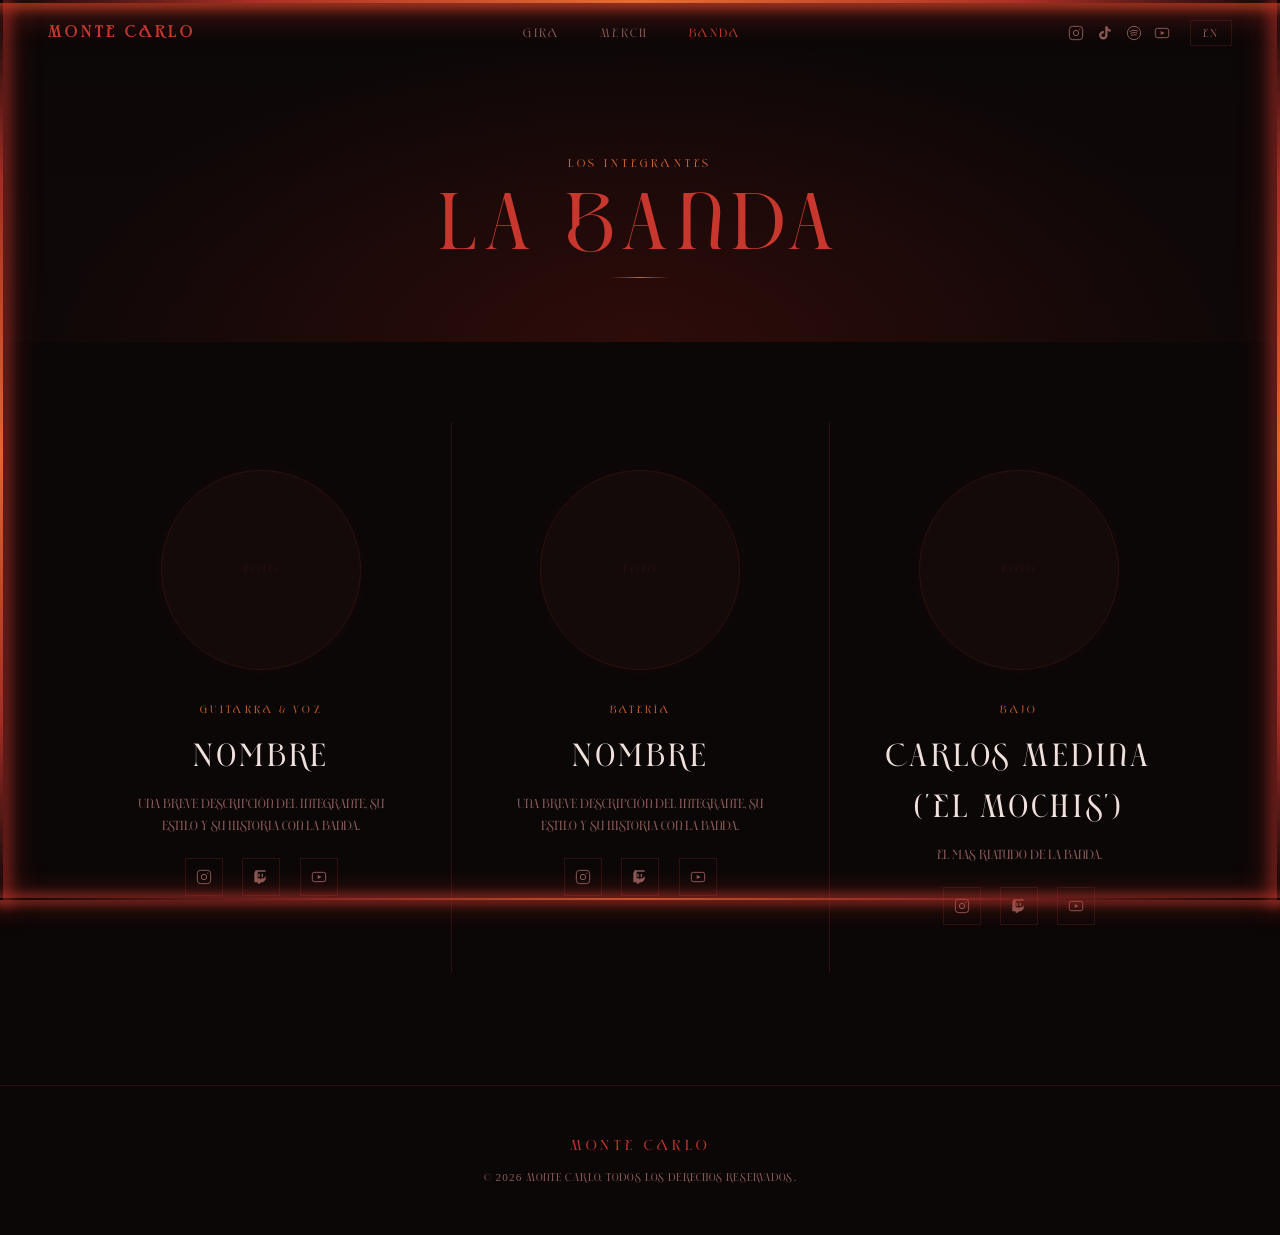
==== members.html @ 15e713d8 "feat: base page created" ====
<!DOCTYPE html>
<html lang="es">
<head>
  <meta charset="UTF-8" />
  <meta name="viewport" content="width=device-width, initial-scale=1.0" />
  <title>Monte Carlo — Banda</title>
  <link rel="stylesheet" href="styles.css" />
  <link rel="stylesheet" href="members.css" />
</head>
<body>

  <!-- Page edge glow -->
  <div class="edge-glow" aria-hidden="true">
    <span class="edge-glow__left"></span>
    <span class="edge-glow__right"></span>
  </div>

  <!-- NAV -->
  <nav class="nav scrolled" id="nav">
    <a href="index.html" class="nav__logo">MONTE CARLO</a>
    <ul class="nav__links">
      <li><a href="index.html#tour"  data-es="Gira"  data-en="Tour">Gira</a></li>
      <li><a href="index.html#merch" data-es="Merch" data-en="Merch">Merch</a></li>
      <li><a href="members.html" class="nav__link--active" data-es="Banda" data-en="Band">Banda</a></li>
    </ul>
    <div class="nav__right">
      <div class="nav__socials" id="navSocials"></div>
      <button class="lang-toggle" id="langToggle" aria-label="Switch language">EN</button>
    </div>
  </nav>

  <!-- PAGE HEADER -->
  <header class="members-header">
    <div class="members-header__inner">
      <p class="members-header__label reveal" data-es="LOS INTEGRANTES" data-en="THE MEMBERS">LOS INTEGRANTES</p>
      <h1 class="members-header__title reveal reveal--delay-1" data-es="La Banda" data-en="The Band">La Banda</h1>
      <div class="logo__line reveal reveal--delay-2"></div>
    </div>
  </header>

  <!-- MEMBERS -->
  <main class="members-grid" id="membersGrid"></main>

  <!-- FOOTER -->
  <footer class="footer">
    <p class="footer__logo">MONTE CARLO</p>
    <p class="footer__copy"
       data-es="&copy; 2026 Monte Carlo. Todos los derechos reservados."
       data-en="&copy; 2026 Monte Carlo. All rights reserved.">
      &copy; 2026 Monte Carlo. Todos los derechos reservados.
    </p>
  </footer>

  <script src="socials.js"></script>
  <script src="members.js"></script>
</body>
</html>
---- styles.css ----
/* ── Fonts ───────────────────────────────────────────────── */
@font-face {
  font-family: 'Fragor';
  src: url('resources/Fragor-DemoVersion-Regular.otf') format('opentype');
  font-weight: normal;
  font-style: normal;
  font-display: swap;
}

/* ── Variables ──────────────────────────────────────────── */
:root {
  --bg:       #0c0707;
  --surface:  #140a0a;
  --border:   #2e1010;
  --accent:   #c8372d;
  --accent2:  #d4612a;
  --text:     #f0e0dc;
  --muted:    #8a5a56;
  --radius:   4px;
  --font-sans: 'Fragor', 'Georgia', 'Times New Roman', serif;
}

/* ── Reset ──────────────────────────────────────────────── */
*, *::before, *::after { box-sizing: border-box; margin: 0; padding: 0; }
html { scroll-behavior: smooth; }
body {
  background: var(--bg);
  color: var(--text);
  font-family: var(--font-sans);
  line-height: 1.6;
  overflow-x: hidden;
}
a { color: inherit; text-decoration: none; }
ul { list-style: none; }

/* ── Page edge glow ─────────────────────────────────────── */
.edge-glow {
  pointer-events: none;
  position: fixed;
  inset: 0;
  z-index: 9999;
}
.edge-glow::before,
.edge-glow::after {
  content: '';
  position: absolute;
}
/* top edge */
.edge-glow::before {
  top: 0; left: 0; right: 0;
  height: 3px;
  background: linear-gradient(90deg,
    transparent       0%,
    rgba(200, 55, 45, 0.85) 20%,
    rgba(230, 110, 50, 1)   50%,
    rgba(200, 55, 45, 0.85) 80%,
    transparent       100%
  );
  box-shadow:
    0 0 12px 6px  rgba(220, 70, 40, 0.7),
    0 0 32px 10px rgba(200, 55, 45, 0.4);
  animation: edge-pulse 5s ease-in-out infinite;
}
/* bottom edge */
.edge-glow::after {
  bottom: 0; left: 0; right: 0;
  height: 2px;
  background: linear-gradient(90deg,
    transparent       0%,
    rgba(200, 55, 45, 0.65) 25%,
    rgba(220, 90, 40, 0.9)  50%,
    rgba(200, 55, 45, 0.65) 75%,
    transparent       100%
  );
  box-shadow:
    0 0 10px 5px  rgba(200, 55, 45, 0.5),
    0 0 24px 8px  rgba(200, 55, 45, 0.25);
}
/* left + right edges */
.edge-glow__left,
.edge-glow__right {
  position: absolute;
  top: 0; bottom: 0;
  width: 3px;
}
.edge-glow__left {
  left: 0;
  background: linear-gradient(180deg,
    transparent       0%,
    rgba(200, 55, 45, 0.8)  20%,
    rgba(230, 100, 45, 1)   50%,
    rgba(200, 55, 45, 0.8)  80%,
    transparent       100%
  );
  box-shadow:
    2px 0 14px 5px rgba(200, 55, 45, 0.55),
    2px 0 30px 8px rgba(200, 55, 45, 0.25);
  animation: edge-pulse 5s ease-in-out infinite;
  animation-delay: 0.5s;
}
.edge-glow__right {
  right: 0;
  background: linear-gradient(180deg,
    transparent       0%,
    rgba(200, 55, 45, 0.8)  20%,
    rgba(230, 100, 45, 1)   50%,
    rgba(200, 55, 45, 0.8)  80%,
    transparent       100%
  );
  box-shadow:
    -2px 0 14px 5px rgba(200, 55, 45, 0.55),
    -2px 0 30px 8px rgba(200, 55, 45, 0.25);
  animation: edge-pulse 5s ease-in-out infinite;
  animation-delay: 1s;
}
@keyframes edge-pulse {
  0%, 100% { opacity: 0.75; }
  50%       { opacity: 1; }
}

/* ── Reveal animation ───────────────────────────────────── */
.reveal {
  opacity: 0;
  transform: translateY(32px);
  transition: opacity 0.7s ease, transform 0.7s ease;
}
.reveal.reveal--delay-1 { transition-delay: 0.15s; }
.reveal.reveal--delay-2 { transition-delay: 0.30s; }
.reveal.reveal--delay-3 { transition-delay: 0.45s; }
.reveal.is-visible {
  opacity: 1;
  transform: translateY(0);
}

/* ── Button ─────────────────────────────────────────────── */
.btn {
  display: inline-block;
  padding: 0.75rem 2rem;
  border: 1px solid var(--accent);
  color: var(--accent);
  font-family: var(--font-sans);
  font-size: 0.8rem;
  letter-spacing: 0.18em;
  text-transform: uppercase;
  cursor: pointer;
  transition: background 0.25s, color 0.25s;
}
.btn:hover {
  background: var(--accent);
  color: var(--bg);
}
.btn--sm {
  padding: 0.45rem 1.2rem;
  font-size: 0.7rem;
}
.btn--ghost {
  border-color: var(--border);
  color: var(--muted);
}
.btn--ghost:hover {
  background: var(--border);
  color: var(--text);
}

/* ── Nav ────────────────────────────────────────────────── */
.nav {
  position: fixed;
  top: 0; left: 0; right: 0;
  z-index: 100;
  display: flex;
  align-items: center;
  justify-content: space-between;
  padding: 1.25rem 3rem;
  background: transparent;
  transition: background 0.4s, backdrop-filter 0.4s;
}
.nav.scrolled {
  background: rgba(12, 7, 7, 0.92);
  backdrop-filter: blur(8px);
  border-bottom: 1px solid var(--border);
}
.nav__logo {
  font-size: 1rem;
  letter-spacing: 0.25em;
  font-weight: 700;
  color: var(--accent);
  text-decoration: none;
}
.nav__links {
  display: flex;
  gap: 2.5rem;
}
.nav__links a {
  font-size: 0.75rem;
  letter-spacing: 0.2em;
  text-transform: uppercase;
  color: var(--muted);
  transition: color 0.2s;
}
.nav__links a:hover { color: var(--accent); }

.nav__right {
  display: flex;
  align-items: center;
  gap: 1.2rem;
}
.nav__socials {
  display: flex;
  align-items: center;
  gap: 0.8rem;
}
.nav__social {
  display: flex;
  align-items: center;
  justify-content: center;
  color: var(--muted);
  transition: color 0.2s, transform 0.2s;
}
.nav__social svg {
  width: 16px;
  height: 16px;
}
.nav__social:hover {
  color: var(--accent);
  transform: translateY(-2px);
}

.lang-toggle {
  background: transparent;
  border: 1px solid var(--border);
  color: var(--muted);
  font-family: var(--font-sans);
  font-size: 0.7rem;
  letter-spacing: 0.2em;
  padding: 0.35rem 0.75rem;
  cursor: pointer;
  transition: border-color 0.2s, color 0.2s;
}
.lang-toggle:hover {
  border-color: var(--accent);
  color: var(--accent);
}

/* ── Hero ───────────────────────────────────────────────── */
.hero {
  position: relative;
  min-height: 100vh;
  display: flex;
  align-items: center;
  justify-content: center;
  overflow: hidden;
}
.hero__bg {
  position: absolute;
  inset: 0;
  background:
    radial-gradient(ellipse at 50% 65%, rgba(180, 30, 20, 0.22) 0%, transparent 65%),
    radial-gradient(ellipse at 20% 80%, rgba(200, 55, 45, 0.10) 0%, transparent 50%),
    radial-gradient(ellipse at 80% 20%, rgba(212, 97, 42, 0.07) 0%, transparent 50%),
    linear-gradient(180deg, #0c0707 0%, #100808 100%);
  animation: pulse-bg 8s ease-in-out infinite;
}
@keyframes pulse-bg {
  0%, 100% { opacity: 1; }
  50%       { opacity: 0.7; }
}
.hero__content {
  position: relative;
  text-align: center;
  padding: 2rem;
  display: flex;
  flex-direction: column;
  align-items: center;
  gap: 1.8rem;
}
.logo {
  display: flex;
  flex-direction: column;
  align-items: center;
  gap: 0.5rem;
}
.logo__svg {
  width: min(580px, 90vw);
  height: auto;
  filter: drop-shadow(0 0 24px rgba(200, 55, 45, 0.4));
  animation: logo-glow 4s ease-in-out infinite;
}
@keyframes logo-glow {
  0%, 100% { filter: drop-shadow(0 0 20px rgba(200, 55, 45, 0.35)); }
  50%       { filter: drop-shadow(0 0 50px rgba(200, 55, 45, 0.7)); }
}
.logo__line {
  width: 60px;
  height: 1px;
  background: linear-gradient(90deg, transparent, var(--accent2), transparent);
  animation: line-expand 1.4s ease forwards;
  transform-origin: center;
  transform: scaleX(0);
}
@keyframes line-expand {
  to { transform: scaleX(1); }
}
.hero__tagline {
  font-size: 0.85rem;
  letter-spacing: 0.3em;
  text-transform: uppercase;
  color: var(--muted);
}
.hero__scroll-hint {
  position: absolute;
  bottom: 2.5rem;
  left: 50%;
  transform: translateX(-50%);
  color: var(--muted);
  font-size: 1.2rem;
  animation: bounce 2s ease-in-out infinite;
}
@keyframes bounce {
  0%, 100% { transform: translateX(-50%) translateY(0); }
  50%       { transform: translateX(-50%) translateY(8px); }
}

/* ── Section commons ────────────────────────────────────── */
.section {
  padding: 7rem 3rem;
  max-width: 1100px;
  margin: 0 auto;
}
.section__title {
  font-size: clamp(1.4rem, 3vw, 2rem);
  letter-spacing: 0.2em;
  text-transform: uppercase;
  color: var(--accent);
  margin-bottom: 3.5rem;
  position: relative;
  display: inline-block;
}
.section__title::after {
  content: '';
  display: block;
  width: 40px;
  height: 1px;
  background: var(--accent2);
  margin-top: 0.6rem;
}

/* ── Tour ───────────────────────────────────────────────── */
.tour__list {
  display: flex;
  flex-direction: column;
  gap: 0;
}
.tour__item {
  display: flex;
  align-items: center;
  gap: 2rem;
  padding: 1.5rem 0;
  border-bottom: 1px solid var(--border);
  transition: background 0.2s;
}
.tour__item:first-child { border-top: 1px solid var(--border); }
.tour__item:hover { background: rgba(200, 55, 45, 0.05); }
.tour__date {
  min-width: 60px;
  display: flex;
  flex-direction: column;
  align-items: center;
  line-height: 1;
}
.tour__month {
  font-size: 0.65rem;
  letter-spacing: 0.2em;
  color: var(--accent2);
  text-transform: uppercase;
}
.tour__day {
  font-size: 2rem;
  font-weight: 700;
  color: var(--text);
}
.tour__info { flex: 1; }
.tour__venue {
  font-size: 1rem;
  font-weight: 600;
}
.tour__city {
  font-size: 0.8rem;
  color: var(--muted);
  letter-spacing: 0.1em;
}

.tour__more-wrap {
  margin-top: 2.5rem;
  text-align: center;
  display: flex;
  justify-content: center;
  gap: 1rem;
  flex-wrap: wrap;
}

/* ── Merch ──────────────────────────────────────────────── */
.merch__grid {
  display: grid;
  grid-template-columns: repeat(auto-fill, minmax(220px, 1fr));
  gap: 2rem;
}
.merch__card {
  background: var(--surface);
  border: 1px solid var(--border);
  overflow: hidden;
  transition: transform 0.3s, border-color 0.3s;
}
.merch__card:hover {
  transform: translateY(-6px);
  border-color: var(--accent2);
}
.merch__img {
  aspect-ratio: 1;
  display: flex;
  align-items: center;
  justify-content: center;
  font-size: 0.65rem;
  letter-spacing: 0.3em;
  color: var(--muted);
}
.merch__img--tee    { background: #180b0b; }
.merch__img--hoodie { background: #150d0d; }
.merch__img--vinyl  { background: #120808; }
.merch__img--hat    { background: #170b0a; }
.merch__placeholder {
  border: 1px solid var(--border);
  padding: 0.4rem 0.8rem;
  text-transform: uppercase;
}
.merch__details {
  padding: 1.2rem;
  display: flex;
  flex-direction: column;
  gap: 0.5rem;
}
.merch__name {
  font-size: 0.9rem;
}
.merch__price {
  font-size: 0.8rem;
  color: var(--accent2);
  letter-spacing: 0.1em;
}


/* ── Footer ─────────────────────────────────────────────── */
.footer {
  border-top: 1px solid var(--border);
  padding: 3rem;
  text-align: center;
  display: flex;
  flex-direction: column;
  gap: 0.75rem;
}
.footer__logo {
  font-size: 0.9rem;
  letter-spacing: 0.3em;
  color: var(--accent);
}
.footer__copy {
  font-size: 0.7rem;
  color: var(--muted);
  letter-spacing: 0.1em;
}

/* ── Responsive ─────────────────────────────────────────── */
@media (max-width: 640px) {
  .nav { padding: 1rem 1.5rem; }
  .nav__links { gap: 1.5rem; }
  .section { padding: 5rem 1.5rem; }
  .tour__item { flex-wrap: wrap; gap: 1rem; }
  .merch__grid { grid-template-columns: repeat(2, 1fr); gap: 1rem; }
  .nav__socials { display: none; }
}
---- members.css ----
/* ── Members header ─────────────────────────────────────── */
.members-header {
  min-height: 38vh;
  display: flex;
  align-items: flex-end;
  justify-content: center;
  padding: 8rem 2rem 4rem;
  position: relative;
  text-align: center;
  background:
    radial-gradient(ellipse at 50% 100%, rgba(180, 30, 20, 0.18) 0%, transparent 65%),
    linear-gradient(180deg, #0c0707 0%, #100808 100%);
}
.members-header__inner {
  display: flex;
  flex-direction: column;
  align-items: center;
  gap: 0.75rem;
}
.members-header__label {
  font-size: 0.7rem;
  letter-spacing: 0.35em;
  color: var(--accent2);
  text-transform: uppercase;
}
.members-header__title {
  font-size: clamp(2.5rem, 7vw, 5rem);
  letter-spacing: 0.12em;
  color: var(--accent);
  font-weight: 400;
  line-height: 1;
}

/* ── Members grid ───────────────────────────────────────── */
.members-grid {
  display: grid;
  grid-template-columns: repeat(3, 1fr);
  gap: 0;
  max-width: 1200px;
  margin: 5rem auto 7rem;
  padding: 0 2rem;
}

/* Dividers between columns */
.member + .member {
  border-left: 1px solid var(--border);
}

/* ── Member card ────────────────────────────────────────── */
.member {
  display: flex;
  flex-direction: column;
  align-items: center;
  padding: 3rem 2.5rem;
  gap: 2rem;
  text-align: center;
}

/* Photo */
.member__photo-wrap {
  position: relative;
  width: 200px;
  height: 200px;
}
.member__photo {
  width: 100%;
  height: 100%;
  border-radius: 50%;
  background: var(--surface);
  border: 1px solid var(--border);
  display: flex;
  align-items: center;
  justify-content: center;
  overflow: hidden;
  position: relative;
  z-index: 1;
}
.member__photo img {
  width: 100%;
  height: 100%;
  object-fit: cover;
  border-radius: 50%;
}
.member__photo-placeholder {
  font-size: 0.6rem;
  letter-spacing: 0.3em;
  color: var(--border);
  text-transform: uppercase;
}
.member__photo-glow {
  position: absolute;
  inset: -12px;
  border-radius: 50%;
  background: radial-gradient(circle, rgba(200, 55, 45, 0.18) 0%, transparent 70%);
  animation: photo-pulse 5s ease-in-out infinite;
  z-index: 0;
}
@keyframes photo-pulse {
  0%, 100% { opacity: 0.6; transform: scale(1); }
  50%       { opacity: 1;   transform: scale(1.06); }
}

/* Info */
.member__info {
  display: flex;
  flex-direction: column;
  align-items: center;
  gap: 0.75rem;
}
.member__role {
  font-size: 0.65rem;
  letter-spacing: 0.3em;
  text-transform: uppercase;
  color: var(--accent2);
}
.member__name {
  font-size: clamp(1.4rem, 2.5vw, 2rem);
  letter-spacing: 0.12em;
  color: var(--text);
  font-weight: 400;
}
.member__bio {
  font-size: 0.82rem;
  color: var(--muted);
  line-height: 1.7;
  max-width: 280px;
}

/* Social icons */
.member__socials {
  display: flex;
  gap: 1.2rem;
  margin-top: 0.5rem;
}
.member__social-link {
  width: 38px;
  height: 38px;
  display: flex;
  align-items: center;
  justify-content: center;
  border: 1px solid var(--border);
  color: var(--muted);
  transition: border-color 0.2s, color 0.2s, transform 0.2s;
}
.member__social-link svg {
  width: 16px;
  height: 16px;
}
.member__social-link:hover {
  border-color: var(--accent);
  color: var(--accent);
  transform: translateY(-3px);
}

/* Active nav link */
.nav__link--active {
  color: var(--accent) !important;
}

/* ── Responsive ─────────────────────────────────────────── */
@media (max-width: 900px) {
  .members-grid {
    grid-template-columns: 1fr;
    gap: 0;
  }
  .member + .member {
    border-left: none;
    border-top: 1px solid var(--border);
  }
  .member__photo-wrap { width: 160px; height: 160px; }
}
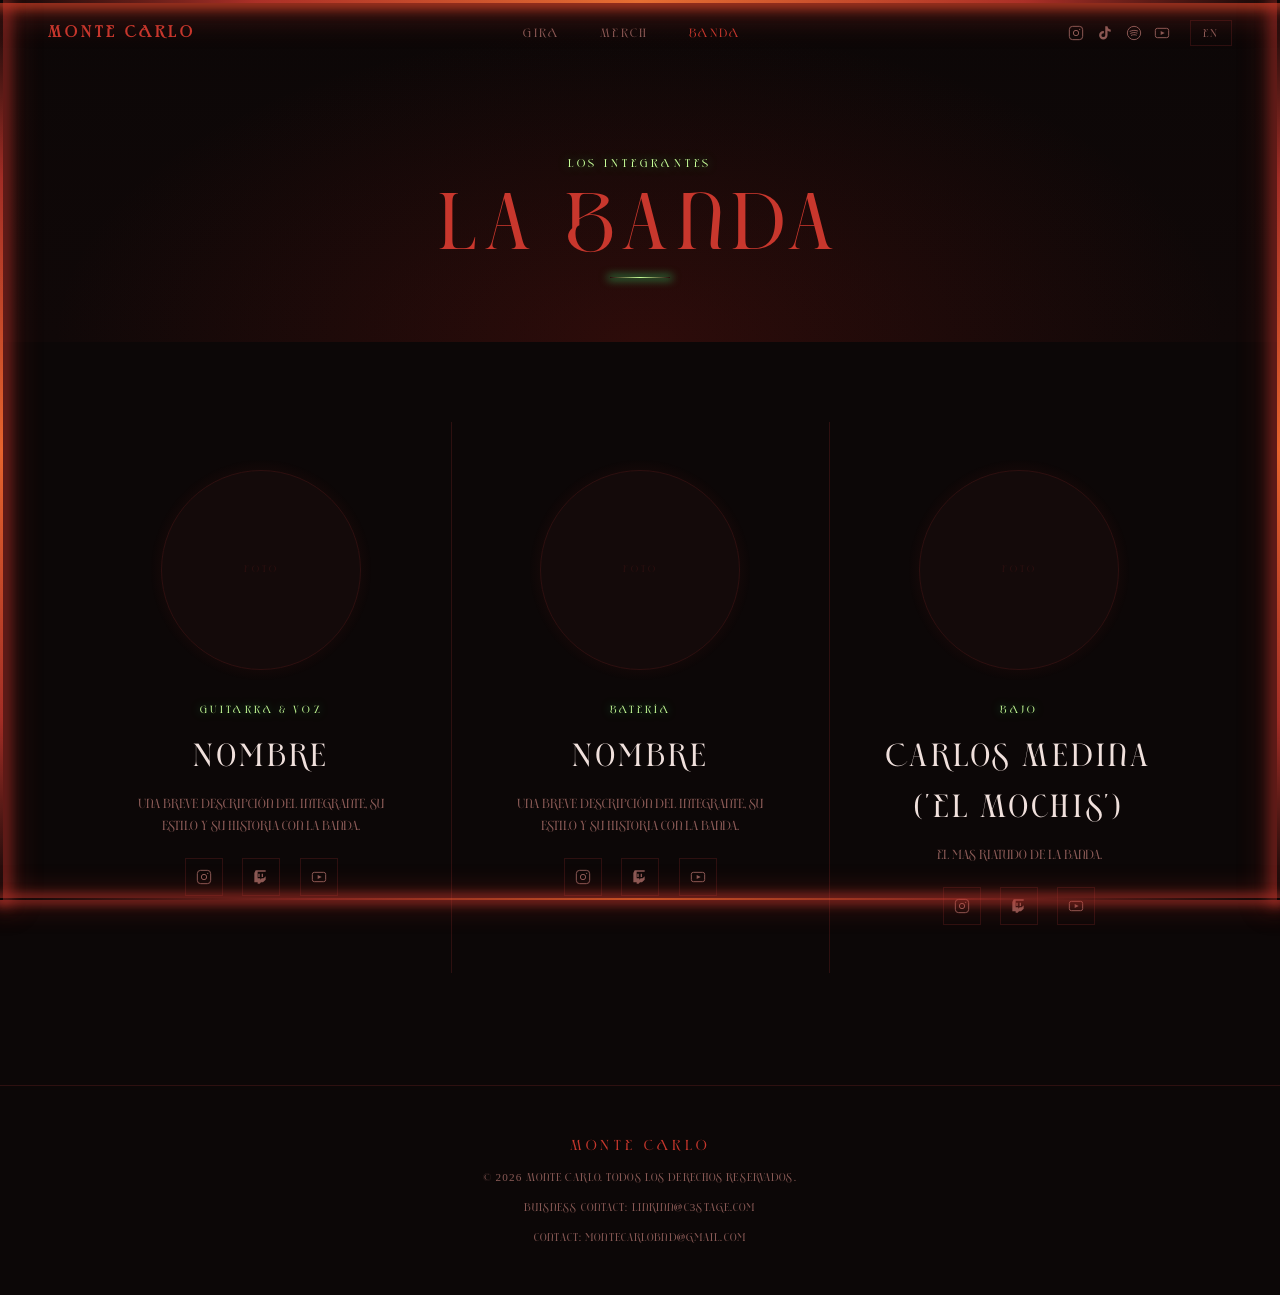
==== commit 457433da: "feat: added contact" ====
--- a/members.html
+++ b/members.html
@@ -17,10 +17,10 @@
 
   <!-- NAV -->
   <nav class="nav scrolled" id="nav">
-    <a href="index.html" class="nav__logo">MONTE CARLO</a>
+    <a href="/" class="nav__logo">MONTE CARLO</a>
     <ul class="nav__links">
-      <li><a href="index.html#tour"  data-es="Gira"  data-en="Tour">Gira</a></li>
-      <li><a href="index.html#merch" data-es="Merch" data-en="Merch">Merch</a></li>
+      <li><a href="/#tour"  data-es="Gira"  data-en="Tour">Gira</a></li>
+      <li><a href="/#merch" data-es="Merch" data-en="Merch">Merch</a></li>
       <li><a href="members.html" class="nav__link--active" data-es="Banda" data-en="Band">Banda</a></li>
     </ul>
     <div class="nav__right">
@@ -49,6 +49,8 @@
        data-en="&copy; 2026 Monte Carlo. All rights reserved.">
       &copy; 2026 Monte Carlo. Todos los derechos reservados.
     </p>
+    <p class="footer__copy">buisness contact: linkinn@c3stage.com</p>
+    <p class="footer__copy">contact: montecarlobnd@gmail.com</p>
   </footer>
 
   <script src="socials.js"></script>
--- a/styles.css
+++ b/styles.css
@@ -14,6 +14,7 @@
   --border:   #2e1010;
   --accent:   #c8372d;
   --accent2:  #d4612a;
+  --neon:     #c8ff98;
   --text:     #f0e0dc;
   --muted:    #8a5a56;
   --radius:   4px;
@@ -221,7 +222,8 @@
   height: 16px;
 }
 .nav__social:hover {
-  color: var(--accent);
+  color: var(--neon);
+  filter: drop-shadow(0 0 4px rgba(47, 255, 126, 0.6));
   transform: translateY(-2px);
 }
 
@@ -292,7 +294,8 @@
 .logo__line {
   width: 60px;
   height: 1px;
-  background: linear-gradient(90deg, transparent, var(--accent2), transparent);
+  background: linear-gradient(90deg, transparent, var(--neon), transparent);
+  box-shadow: 0 0 8px 2px rgba(47, 255, 126, 0.5);
   animation: line-expand 1.4s ease forwards;
   transform-origin: center;
   transform: scaleX(0);
@@ -311,8 +314,9 @@
   bottom: 2.5rem;
   left: 50%;
   transform: translateX(-50%);
-  color: var(--muted);
+  color: var(--neon);
   font-size: 1.2rem;
+  text-shadow: 0 0 10px rgba(47, 255, 126, 0.7);
   animation: bounce 2s ease-in-out infinite;
 }
 @keyframes bounce {
@@ -340,11 +344,41 @@
   display: block;
   width: 40px;
   height: 1px;
-  background: var(--accent2);
+  background: var(--neon);
+  box-shadow: 0 0 8px 2px rgba(47, 255, 126, 0.45);
   margin-top: 0.6rem;
 }
 
 /* ── Tour ───────────────────────────────────────────────── */
+.tour {
+  position: relative;
+  width: 100%;
+  background:
+    linear-gradient(180deg,
+      rgba(20,  5,  5, 0.0)   0%,
+      rgba(120, 15, 10, 0.30) 70%,
+      rgba(160, 20, 14, 0.55) 100%
+    ),
+    var(--bg);
+  padding: 7rem 0;
+}
+.tour::before {
+  content: '';
+  position: absolute;
+  bottom: 0; left: 0; right: 0;
+  height: 1px;
+  background: linear-gradient(90deg,
+    transparent 0%,
+    rgba(200, 55, 45, 0.6) 30%,
+    rgba(200, 55, 45, 0.6) 70%,
+    transparent 100%
+  );
+}
+.tour__inner {
+  max-width: 1100px;
+  margin: 0 auto;
+  padding: 0 3rem;
+}
 .tour__list {
   display: flex;
   flex-direction: column;
@@ -370,7 +404,8 @@
 .tour__month {
   font-size: 0.65rem;
   letter-spacing: 0.2em;
-  color: var(--accent2);
+  color: var(--neon);
+  text-shadow: 0 0 6px rgba(47, 255, 126, 0.6);
   text-transform: uppercase;
 }
 .tour__day {
@@ -399,6 +434,35 @@
 }
 
 /* ── Merch ──────────────────────────────────────────────── */
+.merch {
+  position: relative;
+  width: 100%;
+  background:
+    linear-gradient(180deg,
+      rgba(160, 20, 14, 0.55)  0%,
+      rgba(120, 15, 10, 0.30) 30%,
+      rgba(20,  5,  5, 0.0)  100%
+    ),
+    var(--bg);
+  padding: 7rem 0;
+}
+.merch::before {
+  content: '';
+  position: absolute;
+  top: 0; left: 0; right: 0;
+  height: 1px;
+  background: linear-gradient(90deg,
+    transparent 0%,
+    rgba(200, 55, 45, 0.6) 30%,
+    rgba(200, 55, 45, 0.6) 70%,
+    transparent 100%
+  );
+}
+.merch__inner {
+  max-width: 1100px;
+  margin: 0 auto;
+  padding: 0 3rem;
+}
 .merch__grid {
   display: grid;
   grid-template-columns: repeat(auto-fill, minmax(220px, 1fr));
@@ -412,7 +476,8 @@
 }
 .merch__card:hover {
   transform: translateY(-6px);
-  border-color: var(--accent2);
+  border-color: var(--neon);
+  box-shadow: 0 0 18px rgba(47, 255, 126, 0.12);
 }
 .merch__img {
   aspect-ratio: 1;
@@ -443,8 +508,9 @@
 }
 .merch__price {
   font-size: 0.8rem;
-  color: var(--accent2);
+  color: var(--neon);
   letter-spacing: 0.1em;
+  text-shadow: 0 0 6px rgba(47, 255, 126, 0.4);
 }
 
 
@@ -473,6 +539,10 @@
   .nav { padding: 1rem 1.5rem; }
   .nav__links { gap: 1.5rem; }
   .section { padding: 5rem 1.5rem; }
+  .tour  { padding: 5rem 0; }
+  .merch { padding: 5rem 0; }
+  .tour__inner  { padding: 0 1.5rem; }
+  .merch__inner { padding: 0 1.5rem; }
   .tour__item { flex-wrap: wrap; gap: 1rem; }
   .merch__grid { grid-template-columns: repeat(2, 1fr); gap: 1rem; }
   .nav__socials { display: none; }
--- a/members.css
+++ b/members.css
@@ -20,7 +20,8 @@
 .members-header__label {
   font-size: 0.7rem;
   letter-spacing: 0.35em;
-  color: var(--accent2);
+  color: var(--neon);
+  text-shadow: 0 0 10px rgba(47, 255, 126, 0.5);
   text-transform: uppercase;
 }
 .members-header__title {
@@ -91,13 +92,17 @@
   position: absolute;
   inset: -12px;
   border-radius: 50%;
-  background: radial-gradient(circle, rgba(200, 55, 45, 0.18) 0%, transparent 70%);
+  background: radial-gradient(circle,
+    rgba(47, 255, 126, 0.12) 0%,
+    rgba(200, 55, 45, 0.10) 50%,
+    transparent 70%
+  );
   animation: photo-pulse 5s ease-in-out infinite;
   z-index: 0;
 }
 @keyframes photo-pulse {
-  0%, 100% { opacity: 0.6; transform: scale(1); }
-  50%       { opacity: 1;   transform: scale(1.06); }
+  0%, 100% { opacity: 0.55; transform: scale(1); }
+  50%       { opacity: 1;    transform: scale(1.07); }
 }
 
 /* Info */
@@ -111,7 +116,8 @@
   font-size: 0.65rem;
   letter-spacing: 0.3em;
   text-transform: uppercase;
-  color: var(--accent2);
+  color: var(--neon);
+  text-shadow: 0 0 8px rgba(47, 255, 126, 0.5);
 }
 .member__name {
   font-size: clamp(1.4rem, 2.5vw, 2rem);
@@ -147,8 +153,9 @@
   height: 16px;
 }
 .member__social-link:hover {
-  border-color: var(--accent);
-  color: var(--accent);
+  border-color: var(--neon);
+  color: var(--neon);
+  box-shadow: 0 0 12px rgba(47, 255, 126, 0.3);
   transform: translateY(-3px);
 }
 
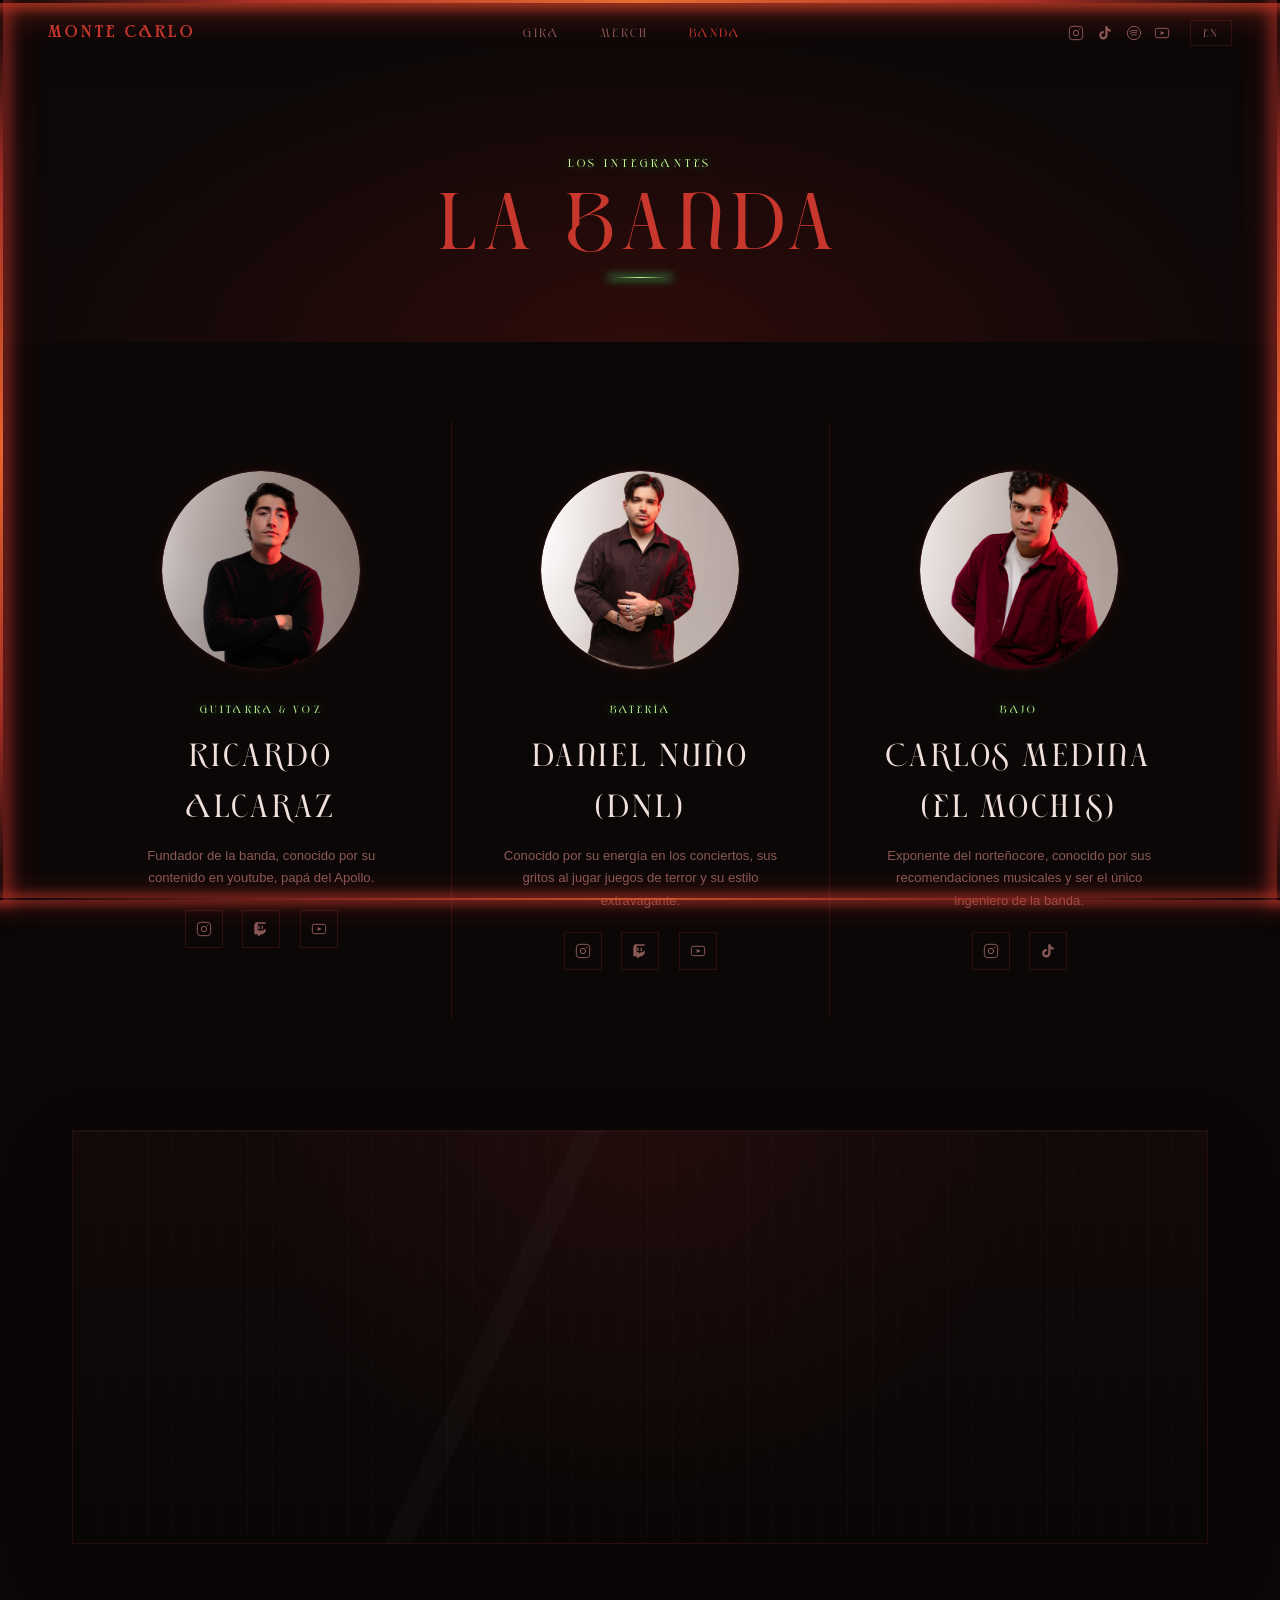
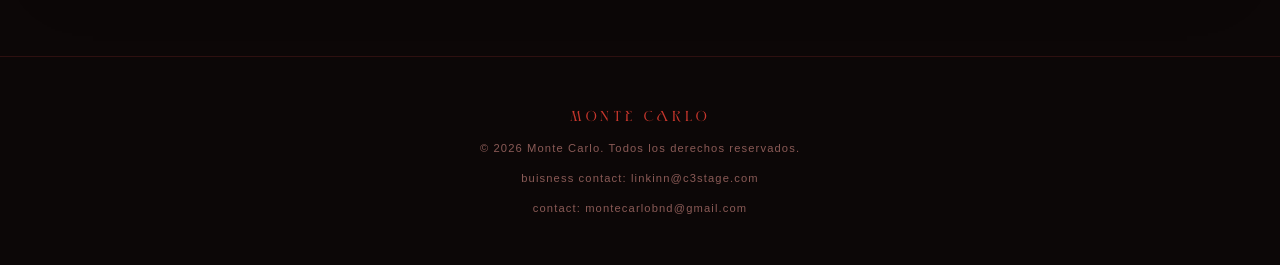
==== commit 7c92c0c6: "feat: updated band photos" ====
--- a/members.html
+++ b/members.html
@@ -41,6 +41,19 @@
   <!-- MEMBERS -->
   <main class="members-grid" id="membersGrid"></main>
 
+  <!-- PHOTO GALLERY -->
+  <section class="member-gallery" id="memberGallery">
+    <div class="member-gallery__grid" id="memberGalleryGrid"></div>
+  </section>
+
+  <div class="photo-modal" id="photoModal" aria-hidden="true">
+    <button class="photo-modal__backdrop" type="button" aria-label="Cerrar imagen"></button>
+    <div class="photo-modal__dialog" role="document" aria-label="Vista ampliada de foto">
+      <button class="photo-modal__close" type="button" aria-label="Cerrar imagen">×</button>
+      <img id="photoModalImage" alt="" />
+    </div>
+  </div>
+
   <!-- FOOTER -->
   <footer class="footer">
     <p class="footer__logo">MONTE CARLO</p>
--- a/styles.css
+++ b/styles.css
@@ -163,6 +163,15 @@
   color: var(--text);
 }
 
+.btn--disabled,
+.btn--disabled:hover {
+  border-color: var(--border);
+  color: var(--muted);
+  background: transparent;
+  cursor: not-allowed;
+  pointer-events: none;
+}
+
 /* ── Nav ────────────────────────────────────────────────── */
 .nav {
   position: fixed;
@@ -251,6 +260,40 @@
   align-items: center;
   justify-content: center;
   overflow: hidden;
+}
+.hero::before {
+  content: '';
+  position: absolute;
+  left: 0;
+  right: 0;
+  bottom: -2px;
+  height: 4px;
+  pointer-events: none;
+  background: linear-gradient(90deg,
+    transparent 0%,
+    rgba(200, 55, 45, 0.65) 25%,
+    rgba(220, 90, 40, 0.9) 50%,
+    rgba(200, 55, 45, 0.65) 75%,
+    transparent 100%
+  );
+  box-shadow: 0 0 18px rgba(220,100,45,0.45), 0 1px 0 rgba(255,255,255,0.03) inset;
+  z-index: 3;
+}
+.hero::after {
+  content: '';
+  position: absolute;
+  left: 0;
+  right: 0;
+  bottom: 0;
+  height: 180px;
+  pointer-events: none;
+  z-index: 2;
+  background: linear-gradient(
+    180deg,
+    rgba(12, 7, 7, 0) 0%,
+    rgba(16, 8, 8, 0.72) 58%,
+    rgba(16, 8, 8, 1) 100%
+  );
 }
 .hero__bg {
   position: absolute;
@@ -281,11 +324,25 @@
   align-items: center;
   gap: 0.5rem;
 }
+.logo { transform: translateX(-2%); }
 .logo__svg {
-  width: min(580px, 90vw);
+  width: min(980px, 98vw);
   height: auto;
   filter: drop-shadow(0 0 24px rgba(200, 55, 45, 0.4));
   animation: logo-glow 4s ease-in-out infinite;
+}
+/* Desktop logo sizing & centering */
+.logo__svg .logo__text--top,
+.logo__svg .logo__text--bottom {
+  font-size: 108px;
+  text-anchor: middle;
+  line-height: 0.95;
+  transform-box: fill-box;
+  transform-origin: 50% 50%;
+}
+/* Add a small vertical offset to increase inter-line spacing */
+.logo__svg .logo__text--bottom {
+  transform: translateY(8px);
 }
 @keyframes logo-glow {
   0%, 100% { filter: drop-shadow(0 0 20px rgba(200, 55, 45, 0.35)); }
@@ -309,6 +366,32 @@
   text-transform: uppercase;
   color: var(--muted);
 }
+
+/* Per-letter logo hover glow */
+.logo__svg text { pointer-events: visiblePainted; }
+.logo__svg .logo__char {
+  transition: fill 0.18s ease, filter 0.22s ease, transform 0.18s ease;
+  cursor: default;
+  pointer-events: all;
+  fill: var(--accent);
+  transform-box: fill-box;
+  transform-origin: 50% 50%;
+  will-change: transform, filter, fill;
+}
+.logo__svg .logo__char:hover {
+  fill: var(--neon);
+  filter:
+    drop-shadow(0 0 18px rgba(47,255,126,0.95))
+    drop-shadow(0 0 42px rgba(47,255,126,0.55))
+    drop-shadow(0 0 70px rgba(47,255,126,0.25));
+  transform: translateY(-6px) scale(1.04);
+}
+.logo__svg .logo__char:active { transform: translateY(-3px) scale(1.02); }
+
+.logo__text--top,
+.logo__text--bottom {
+  dominant-baseline: middle;
+}
 .hero__scroll-hint {
   position: absolute;
   bottom: 2.5rem;
@@ -349,14 +432,24 @@
   margin-top: 0.6rem;
 }
 
+.section__status {
+  font-size: 0.68rem;
+  letter-spacing: 0.28em;
+  color: var(--neon);
+  text-transform: uppercase;
+  margin-bottom: 0.85rem;
+  text-shadow: 0 0 8px rgba(47, 255, 126, 0.35);
+}
+
 /* ── Tour ───────────────────────────────────────────────── */
 .tour {
   position: relative;
   width: 100%;
   background:
     linear-gradient(180deg,
-      rgba(20,  5,  5, 0.0)   0%,
-      rgba(120, 15, 10, 0.30) 70%,
+      rgba(16,  8,  8, 1)    0%,
+      rgba(55, 11,  9, 0.72) 34%,
+      rgba(120, 15, 10, 0.35) 72%,
       rgba(160, 20, 14, 0.55) 100%
     ),
     var(--bg);
@@ -422,6 +515,21 @@
   font-size: 0.8rem;
   color: var(--muted);
   letter-spacing: 0.1em;
+}
+
+.tour__action {
+  display: flex;
+  flex-direction: column;
+  align-items: flex-end;
+  gap: 0.45rem;
+}
+
+.tour__status {
+  font-size: 0.62rem;
+  letter-spacing: 0.25em;
+  text-transform: uppercase;
+  color: var(--neon);
+  text-shadow: 0 0 8px rgba(47, 255, 126, 0.3);
 }
 
 .tour__more-wrap {
@@ -529,6 +637,7 @@
   color: var(--accent);
 }
 .footer__copy {
+  font-family: Arial, Helvetica, sans-serif;
   font-size: 0.7rem;
   color: var(--muted);
   letter-spacing: 0.1em;
@@ -544,6 +653,20 @@
   .tour__inner  { padding: 0 1.5rem; }
   .merch__inner { padding: 0 1.5rem; }
   .tour__item { flex-wrap: wrap; gap: 1rem; }
+  .tour__action { align-items: flex-start; }
   .merch__grid { grid-template-columns: repeat(2, 1fr); gap: 1rem; }
   .nav__socials { display: none; }
-}
+  .logo__svg {
+    width: min(500px, 96vw);
+  }
+  .logo__svg .logo__text--top,
+  .logo__svg .logo__text--bottom {
+    font-size: 96px !important;
+    letter-spacing: 0.5px;
+  }
+  .hero .btn {
+    padding: 0.6rem 1.2rem;
+    font-size: 0.66rem;
+    letter-spacing: 0.16em;
+  }
+}
--- a/members.css
+++ b/members.css
@@ -41,6 +41,106 @@
   margin: 5rem auto 7rem;
   padding: 0 2rem;
 }
+
+/* ── Photo gallery ──────────────────────────────────────── */
+.member-gallery {
+  max-width: 1200px;
+  margin: 0 auto 7rem;
+  padding: 0 2rem;
+}
+.member-gallery__heading {
+  text-align: center;
+  margin-bottom: 2rem;
+}
+.member-gallery__label {
+  font-size: 0.68rem;
+  letter-spacing: 0.35em;
+  color: var(--neon);
+  text-transform: uppercase;
+  text-shadow: 0 0 10px rgba(47, 255, 126, 0.35);
+}
+.member-gallery__title {
+  margin-top: 0.75rem;
+  font-size: clamp(1.5rem, 3vw, 2.5rem);
+  letter-spacing: 0.12em;
+  font-weight: 400;
+  color: var(--text);
+}
+.member-gallery__grid {
+  display: flex;
+  flex-wrap: wrap;
+  justify-content: center;
+  gap: 1.75rem;
+  padding: 2rem 1.5rem 1rem;
+  border: 1px solid rgba(46, 16, 16, 0.7);
+  background:
+    radial-gradient(circle at top, rgba(200, 55, 45, 0.08), transparent 55%),
+    linear-gradient(180deg, rgba(20, 10, 10, 0.9), rgba(10, 6, 6, 0.95));
+  box-shadow: inset 0 1px 0 rgba(255, 255, 255, 0.03), 0 24px 60px rgba(0, 0, 0, 0.35);
+  position: relative;
+  overflow: hidden;
+}
+.member-gallery__grid::before {
+  content: '';
+  position: absolute;
+  inset: 0;
+  background:
+    linear-gradient(115deg, transparent 0 38%, rgba(255, 255, 255, 0.02) 38% 40%, transparent 40% 100%),
+    repeating-linear-gradient(90deg, transparent 0 24px, rgba(255, 255, 255, 0.015) 24px 25px);
+  pointer-events: none;
+}
+
+.gallery-photo {
+  appearance: none;
+  border: none;
+  background: transparent;
+  padding: 0;
+  cursor: pointer;
+  position: relative;
+  width: min(100%, 280px);
+  flex: 0 1 260px;
+  transform: translateY(var(--photo-offset-y, 0)) rotate(var(--photo-rotate, 0deg));
+  transition: transform 0.25s ease, filter 0.25s ease;
+  z-index: 1;
+}
+.gallery-photo:hover {
+  transform: translateY(calc(var(--photo-offset-y, 0) - 10px)) rotate(var(--photo-rotate, 0deg)) scale(1.02);
+  z-index: 2;
+}
+.gallery-photo__frame {
+  position: relative;
+  display: block;
+  padding: 0.8rem 0.8rem 1.65rem;
+  background: linear-gradient(180deg, #f3e7d4 0%, #efe0cb 100%);
+  border: 1px solid rgba(30, 18, 16, 0.35);
+  box-shadow:
+    0 12px 24px rgba(0, 0, 0, 0.35),
+    0 2px 0 rgba(255, 255, 255, 0.25) inset,
+    0 -1px 0 rgba(0, 0, 0, 0.15) inset;
+}
+.gallery-photo__frame::after {
+  content: '';
+  position: absolute;
+  left: 50%;
+  bottom: 0.55rem;
+  width: 45%;
+  height: 10px;
+  transform: translateX(-50%);
+  background: rgba(20, 10, 10, 0.12);
+  filter: blur(6px);
+  pointer-events: none;
+}
+.gallery-photo img {
+  display: block;
+  width: 100%;
+  aspect-ratio: 4 / 5;
+  object-fit: cover;
+  border: 1px solid rgba(46, 16, 16, 0.4);
+  background: #1a1110;
+}
+.gallery-photo:nth-child(3n + 1) { margin-top: 0.8rem; }
+.gallery-photo:nth-child(3n + 2) { margin-top: 2rem; }
+.gallery-photo:nth-child(3n + 3) { margin-top: 0.2rem; }
 
 /* Dividers between columns */
 .member + .member {
@@ -126,6 +226,7 @@
   font-weight: 400;
 }
 .member__bio {
+  font-family: Arial, Helvetica, sans-serif;
   font-size: 0.82rem;
   color: var(--muted);
   line-height: 1.7;
@@ -164,6 +265,67 @@
   color: var(--accent) !important;
 }
 
+.footer__copy {
+  font-family: Arial, Helvetica, sans-serif;
+}
+
+/* ── Photo modal ────────────────────────────────────────── */
+body.photo-modal-open {
+  overflow: hidden;
+}
+.photo-modal {
+  position: fixed;
+  inset: 0;
+  z-index: 10001;
+  opacity: 0;
+  pointer-events: none;
+  transition: opacity 0.2s ease;
+}
+.photo-modal.is-open {
+  opacity: 1;
+  pointer-events: auto;
+}
+.photo-modal__backdrop {
+  position: absolute;
+  inset: 0;
+  border: 0;
+  background: rgba(5, 3, 3, 0.88);
+  backdrop-filter: blur(10px);
+  cursor: zoom-out;
+}
+.photo-modal__dialog {
+  position: relative;
+  z-index: 1;
+  width: min(92vw, 1100px);
+  height: min(90vh, 92vw);
+  margin: 5vh auto 0;
+  display: flex;
+  align-items: center;
+  justify-content: center;
+  padding: 1rem;
+}
+.photo-modal__dialog img {
+  max-width: 100%;
+  max-height: 100%;
+  object-fit: contain;
+  border: 12px solid #f3e7d4;
+  box-shadow: 0 18px 60px rgba(0, 0, 0, 0.65);
+  background: #111;
+}
+.photo-modal__close {
+  position: absolute;
+  top: -6px;
+  right: 2px;
+  width: 2.4rem;
+  height: 2.4rem;
+  border: 1px solid rgba(240, 224, 220, 0.2);
+  background: rgba(12, 7, 7, 0.92);
+  color: var(--text);
+  font-size: 1.7rem;
+  line-height: 1;
+  cursor: pointer;
+}
+
 /* ── Responsive ─────────────────────────────────────────── */
 @media (max-width: 900px) {
   .members-grid {
@@ -175,4 +337,24 @@
     border-top: 1px solid var(--border);
   }
   .member__photo-wrap { width: 160px; height: 160px; }
-}
+  .member-gallery,
+  .members-grid {
+    padding-left: 1rem;
+    padding-right: 1rem;
+  }
+  .member-gallery__grid {
+    padding: 1.25rem 1rem 0.75rem;
+    gap: 1.1rem;
+  }
+  .gallery-photo {
+    flex-basis: 220px;
+  }
+  .photo-modal__dialog {
+    width: 94vw;
+    height: 86vh;
+    margin-top: 7vh;
+  }
+  .photo-modal__dialog img {
+    border-width: 8px;
+  }
+}
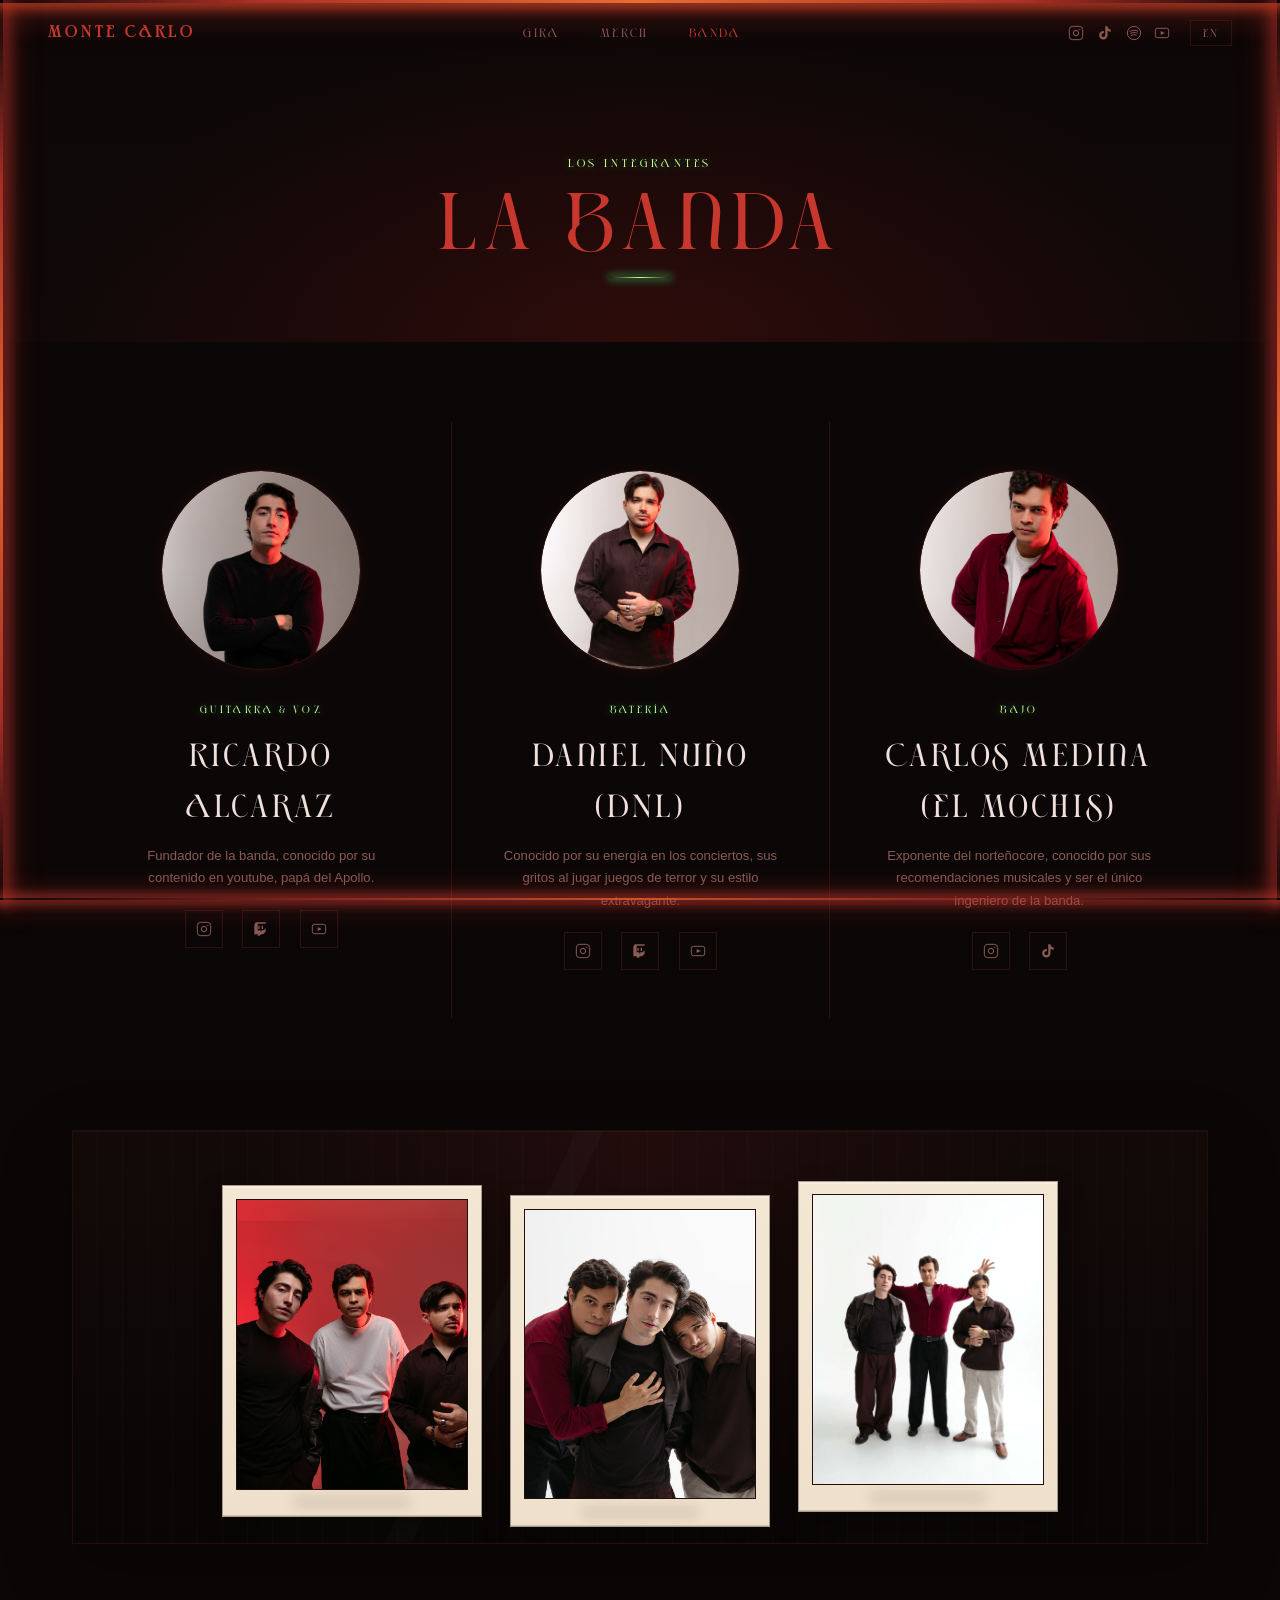
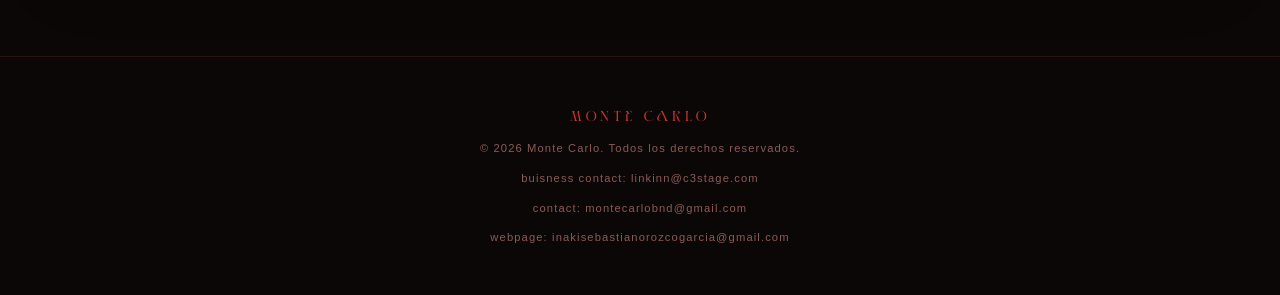
==== commit d790cd2a: "feat: added contact" ====
--- a/members.html
+++ b/members.html
@@ -64,6 +64,7 @@
     </p>
     <p class="footer__copy">buisness contact: linkinn@c3stage.com</p>
     <p class="footer__copy">contact: montecarlobnd@gmail.com</p>
+    <p class="footer__copy">webpage: inakisebastianorozcogarcia@gmail.com</p>
   </footer>
 
   <script src="socials.js"></script>
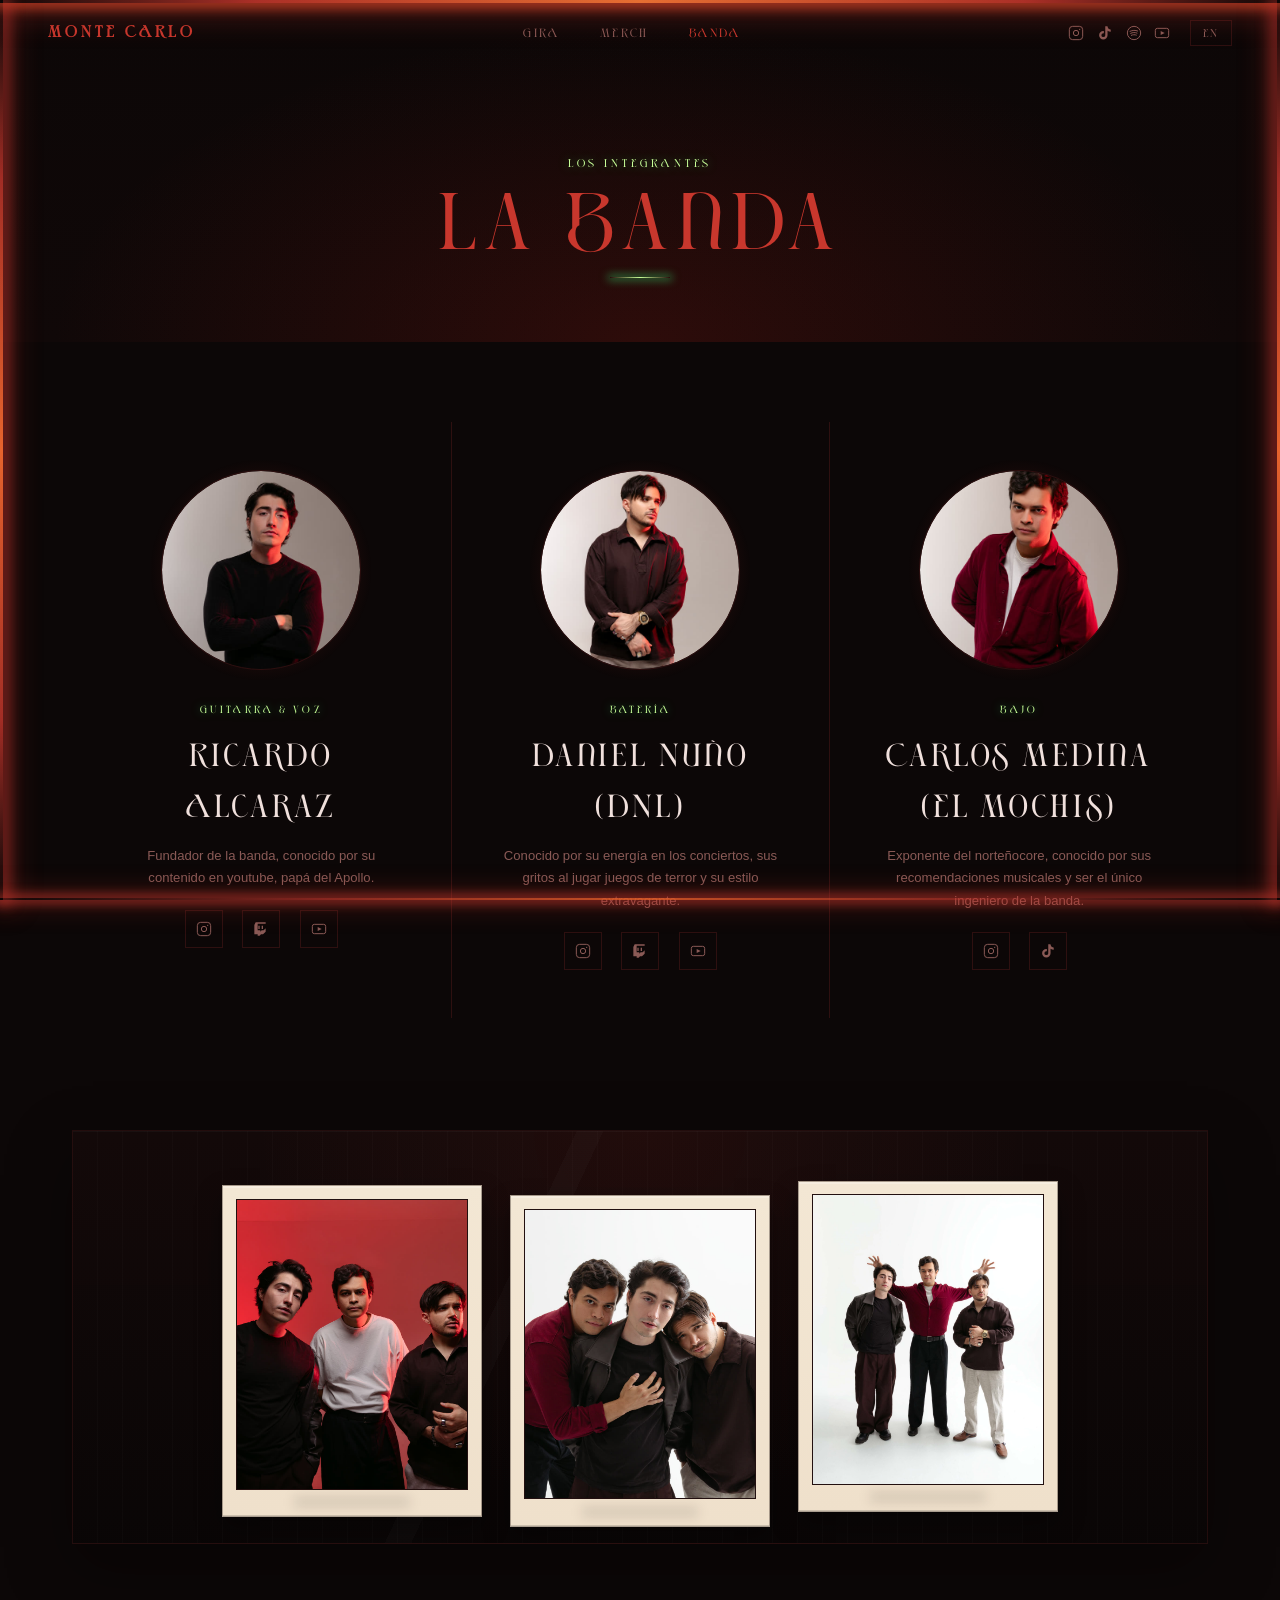
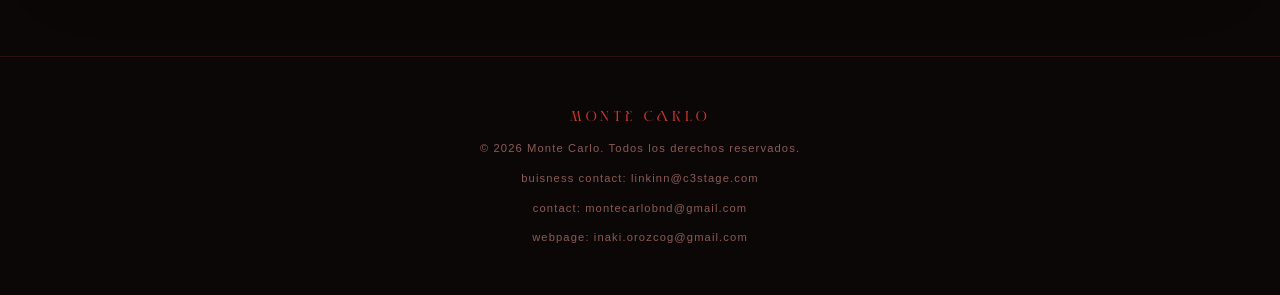
==== commit 4e7b7472: "fix: update webpage contact email in footer Co-Authored-By: Claude Sonnet 5 <noreply@anthropic.com> " ====
--- a/members.html
+++ b/members.html
@@ -64,7 +64,7 @@
     </p>
     <p class="footer__copy">buisness contact: linkinn@c3stage.com</p>
     <p class="footer__copy">contact: montecarlobnd@gmail.com</p>
-    <p class="footer__copy">webpage: inakisebastianorozcogarcia@gmail.com</p>
+    <p class="footer__copy">webpage: inaki.orozcog@gmail.com</p>
   </footer>
 
   <script src="socials.js"></script>
--- a/styles.css
+++ b/styles.css
@@ -161,6 +161,18 @@
 .btn--ghost:hover {
   background: var(--border);
   color: var(--text);
+}
+
+.btn--mg {
+  border-color: var(--accent);
+  color: var(--neon);
+  background: rgba(200, 55, 45, 0.12);
+  box-shadow: 0 0 14px rgba(47, 255, 126, 0.45);
+}
+.btn--mg:hover {
+  background: var(--accent);
+  color: var(--neon);
+  box-shadow: 0 0 20px rgba(47, 255, 126, 0.7);
 }
 
 .btn--disabled,
@@ -510,17 +522,21 @@
 .tour__venue {
   font-size: 1rem;
   font-weight: 600;
+  font-family: Arial, Helvetica, sans-serif;
 }
 .tour__city {
   font-size: 0.8rem;
   color: var(--muted);
   letter-spacing: 0.1em;
+  font-family: Arial, Helvetica, sans-serif;
 }
 
 .tour__action {
   display: flex;
-  flex-direction: column;
-  align-items: flex-end;
+  flex-direction: row;
+  flex-wrap: wrap;
+  align-items: center;
+  justify-content: flex-end;
   gap: 0.45rem;
 }
 
@@ -539,6 +555,47 @@
   justify-content: center;
   gap: 1rem;
   flex-wrap: wrap;
+}
+
+/* ── Meet & Greet banner ────────────────────────────────── */
+.tour__mg-card {
+  display: flex;
+  align-items: center;
+  justify-content: space-between;
+  gap: 1.5rem;
+  margin-bottom: 2.5rem;
+  padding: 1.25rem 1.75rem;
+  border: 1px solid var(--accent);
+  border-radius: 4px;
+  background: rgba(200, 55, 45, 0.07);
+}
+
+.tour__mg-card:hover { background: rgba(200, 55, 45, 0.13); }
+
+.tour__mg-label {
+  font-size: 0.6rem;
+  letter-spacing: 0.25em;
+  text-transform: uppercase;
+  color: var(--neon);
+  margin-bottom: 0.3rem;
+}
+
+.tour__mg-title {
+  font-size: 1rem;
+  font-weight: 700;
+  font-family: Arial, Helvetica, sans-serif;
+  color: var(--text);
+  margin-bottom: 0.25rem;
+}
+
+.tour__mg-desc {
+  font-size: 0.8rem;
+  color: var(--muted);
+  letter-spacing: 0.05em;
+}
+
+@media (max-width: 600px) {
+  .tour__mg-card { flex-wrap: wrap; }
 }
 
 /* ── Merch ──────────────────────────────────────────────── */
@@ -571,54 +628,56 @@
   margin: 0 auto;
   padding: 0 3rem;
 }
-.merch__grid {
-  display: grid;
-  grid-template-columns: repeat(auto-fill, minmax(220px, 1fr));
-  gap: 2rem;
-}
-.merch__card {
-  background: var(--surface);
+.merch__coming-soon {
+  position: relative;
+  width: min(420px, 100%);
+  aspect-ratio: 1;
+  margin: 0 auto;
   border: 1px solid var(--border);
+  display: flex;
+  align-items: center;
+  justify-content: center;
   overflow: hidden;
-  transition: transform 0.3s, border-color 0.3s;
-}
-.merch__card:hover {
-  transform: translateY(-6px);
-  border-color: var(--neon);
-  box-shadow: 0 0 18px rgba(47, 255, 126, 0.12);
-}
-.merch__img {
-  aspect-ratio: 1;
-  display: flex;
-  align-items: center;
-  justify-content: center;
-  font-size: 0.65rem;
+}
+
+.merch__coming-soon::before,
+.merch__coming-soon::after {
+  content: '';
+  position: absolute;
+  inset: 0;
+  pointer-events: none;
+}
+
+.merch__coming-soon::before {
+  background: linear-gradient(
+    to bottom right,
+    transparent calc(50% - 0.5px),
+    var(--border) calc(50% - 0.5px),
+    var(--border) calc(50% + 0.5px),
+    transparent calc(50% + 0.5px)
+  );
+}
+
+.merch__coming-soon::after {
+  background: linear-gradient(
+    to bottom left,
+    transparent calc(50% - 0.5px),
+    var(--border) calc(50% - 0.5px),
+    var(--border) calc(50% + 0.5px),
+    transparent calc(50% + 0.5px)
+  );
+}
+
+.merch__coming-soon-text {
+  position: relative;
+  z-index: 1;
+  font-size: 0.7rem;
   letter-spacing: 0.3em;
-  color: var(--muted);
-}
-.merch__img--tee    { background: #180b0b; }
-.merch__img--hoodie { background: #150d0d; }
-.merch__img--vinyl  { background: #120808; }
-.merch__img--hat    { background: #170b0a; }
-.merch__placeholder {
+  text-transform: uppercase;
+  color: var(--muted);
+  background: var(--bg);
+  padding: 0.5rem 1rem;
   border: 1px solid var(--border);
-  padding: 0.4rem 0.8rem;
-  text-transform: uppercase;
-}
-.merch__details {
-  padding: 1.2rem;
-  display: flex;
-  flex-direction: column;
-  gap: 0.5rem;
-}
-.merch__name {
-  font-size: 0.9rem;
-}
-.merch__price {
-  font-size: 0.8rem;
-  color: var(--neon);
-  letter-spacing: 0.1em;
-  text-shadow: 0 0 6px rgba(47, 255, 126, 0.4);
 }
 
 
@@ -654,8 +713,7 @@
   .merch__inner { padding: 0 1.5rem; }
   .tour__item { flex-wrap: wrap; gap: 1rem; }
   .tour__action { align-items: flex-start; }
-  .merch__grid { grid-template-columns: repeat(2, 1fr); gap: 1rem; }
-  .nav__socials { display: none; }
+.nav__socials { display: none; }
   .logo__svg {
     width: min(500px, 96vw);
   }
